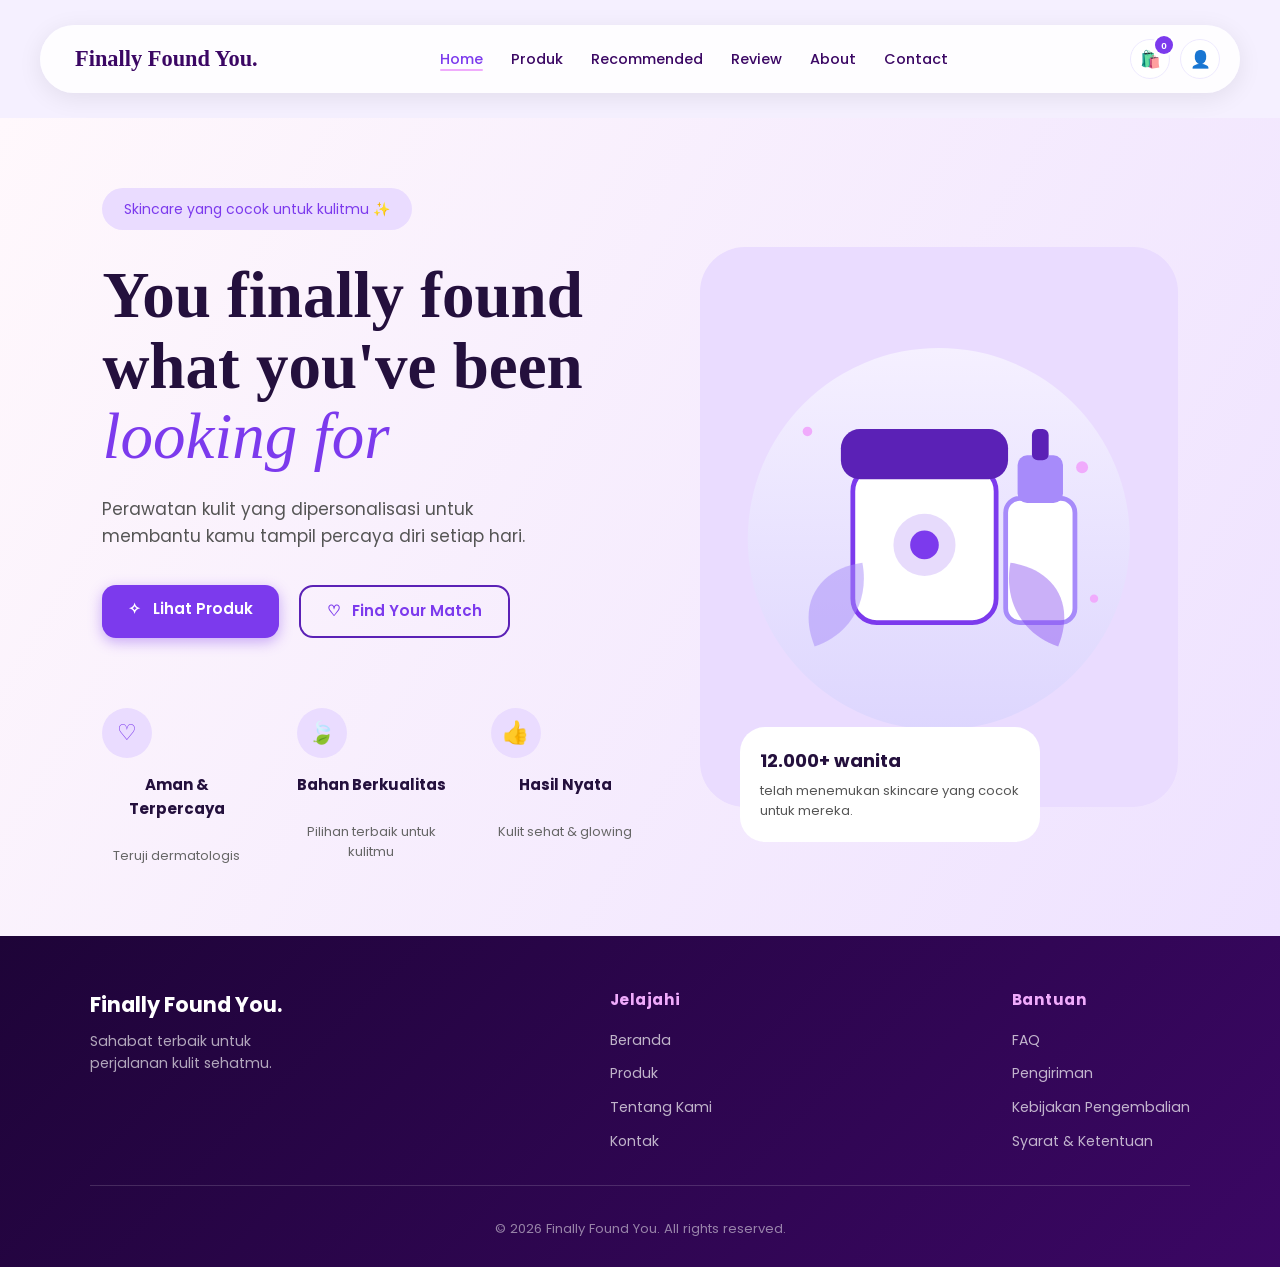
==== index.html @ a3adb4ab "hapus halaman fym" ====
<!DOCTYPE html>
<html lang="id">

<head>
  <meta charset="UTF-8">
  <meta name="viewport" content="width=device-width, initial-scale=1.0">
  <title>Finally Found You</title>
  <link href="https://fonts.googleapis.com/css2?family=Poppins:wght@300;400;600;700&display=swap" rel="stylesheet">
  <link rel="stylesheet" href="css/style.css">
</head>

<body>

  <header class="header">
    <div class="logo">Finally Found You.</div>
    <input type="checkbox" id="menu-toggle">
    <label for="menu-toggle" class="menu-icon">☰</label>
    <nav class="nav">
      <ul class="nav-menu">
        <li><a href="index.html" class="active">Home</a></li>
        <li><a href="catalog.html">Produk</a></li>
        <li><a href="req.html">Recommended</a></li>
        <li><a href="review.html">Review</a></li>
        <li><a href="about.html">About</a></li>
        <li><a href="contact.html">Contact</a></li>
      </ul>
    </nav>
    <div class="header-actions">
    <button class="icon-btn" id="cartBtn" aria-label="Keranjang belanja">🛍️<span class="icon-badge">0</span></button>
    <button class="icon-btn" id="accountBtn" aria-label="Akun saya">👤</button>
  </div>
</header>

  <section class="hero fade-up">

    <div class="hero-left">

      <div class="badge">
        Skincare yang cocok untuk kulitmu ✨
      </div>


      <h1>
        You finally found<br>
        what you've been<br>
        <span>looking for</span>
      </h1>


      <p>
        Perawatan kulit yang dipersonalisasi untuk
        membantu kamu tampil percaya diri setiap hari.
      </p>


      <div class="hero-buttons">

        <a href="catalog.html" class="btn">
          ✧ &nbsp; Lihat Produk
        </a>


        <a href="req.html" class="btn-outline">
          ♡ &nbsp; Find Your Match
        </a>

      </div>



      <div class="features">
        <div class="feature">
          <div class="icon">
            ♡
          </div>
          <h3>
            Aman & Terpercaya
          </h3>
          <p>
            Teruji dermatologis
          </p>

        </div>
        <div class="feature">
          <div class="icon">
            🍃
          </div>
          <h3>
            Bahan Berkualitas
          </h3>
          <p>
            Pilihan terbaik untuk kulitmu
          </p>
        </div>
        
        <div class="feature">
          <div class="icon">
            👍
          </div>
          <h3>
            Hasil Nyata
          </h3>
          <p>
            Kulit sehat & glowing
          </p>
        </div>
      </div>


    </div>

    <div class="hero-right">
      <div class="image-placeholder">
        <svg viewBox="0 0 400 400" xmlns="http://www.w3.org/2000/svg" aria-label="Ilustrasi produk skincare">
          <defs>
            <linearGradient id="gJar" x1="0" y1="0" x2="0" y2="1">
              <stop offset="0" stop-color="#f5f0ff"/><stop offset="1" stop-color="#ddd6fe"/>
            </linearGradient>
          </defs>
          <circle cx="200" cy="210" r="160" fill="url(#gJar)"/>
          <!-- jar -->
          <rect x="128" y="150" width="120" height="130" rx="20" fill="#ffffff" stroke="#7c3aed" stroke-width="4"/>
          <rect x="118" y="118" width="140" height="42" rx="16" fill="#5b21b6"/>
          <circle cx="188" cy="215" r="26" fill="#7c3aed" opacity=".18"/>
          <circle cx="188" cy="215" r="12" fill="#7c3aed"/>
          <!-- dropper bottle -->
          <rect x="256" y="176" width="58" height="104" rx="12" fill="#ffffff" stroke="#a78bfa" stroke-width="4"/>
          <rect x="266" y="140" width="38" height="40" rx="8" fill="#a78bfa"/>
          <rect x="278" y="118" width="14" height="26" rx="5" fill="#5b21b6"/>
          <!-- leaves -->
          <path d="M96 300c30-10 46-38 40-70-32 4-56 30-40 70z" fill="#a78bfa" opacity=".5"/>
          <path d="M300 300c-30-10-46-38-40-70 32 4 56 30 40 70z" fill="#7c3aed" opacity=".4"/>
          <!-- sparkles -->
          <g fill="#f0abfc">
            <circle cx="90" cy="120" r="4"/>
            <circle cx="320" cy="150" r="5"/>
            <circle cx="330" cy="260" r="3.5"/>
          </g>
        </svg>
      </div>

      <div class="customer-card">
        <div>
          <b>
            12.000+ wanita
          </b>

          <p>
            telah menemukan skincare
            yang cocok untuk mereka.
          </p>
        </div>
      </div>
    </div>
  </section>

  <footer class="footer">
    <div class="footer-top">
      <div class="footer-brand">
        <h2>Finally Found You.</h2>
        <p>Sahabat terbaik untuk perjalanan kulit sehatmu.</p>
      </div>
      <div class="footer-col">
        <h3>Jelajahi</h3>
        <ul>
          <li><a href="index.html">Beranda</a></li>
          <li><a href="catalog.html">Produk</a></li>
          <li><a href="about.html">Tentang Kami</a></li>
          <li><a href="contact.html">Kontak</a></li>
        </ul>
      </div>
      <div class="footer-col">
        <h3>Bantuan</h3>
        <ul>
          <li><a href="#">FAQ</a></li>
          <li><a href="#">Pengiriman</a></li>
          <li><a href="#">Kebijakan Pengembalian</a></li>
          <li><a href="#">Syarat & Ketentuan</a></li>
        </ul>
      </div>
    </div>
    <hr>
    <div class="footer-bottom">© 2026 Finally Found You. All rights reserved.</div>
  </footer>

  <script src="js/ui.js"></script>
</body>

</html>
---- css/style.css ----
*, *::before, *::after {
    margin: 0;
    padding: 0;
    box-sizing: border-box;
}

:root {
    --purple-darkest: #1e0438;
    --purple-dark:    #3b0764;
    --purple-mid:     #5b21b6;
    --purple-main:    #7c3aed;
    --purple-light:   #a78bfa;
    --purple-pale:    #ede9fe;
    --purple-bg:      #f5f0ff;
    --text-dark:      #1e0438;
    --text-body:      #4b5563;
    --text-muted:     #9ca3af;
    --white:          #ffffff;
    --accent-pink:    #f0abfc;
    --radius-sm:      8px;
    --radius-md:      14px;
    --radius-lg:      20px;
    --shadow-card:    0 4px 20px rgba(91, 33, 182, 0.12);
    --shadow-hover:   0 10px 30px rgba(91, 33, 182, 0.22);
    --transition:     0.25s ease;
}

html {
    scroll-behavior: smooth;
}

body {
    font-family: 'Poppins', sans-serif;
    background: var(--purple-bg);
    color: var(--text-body);
    line-height: 1.6;
    animation: pageLoad 0.6s ease;
}

@keyframes pageLoad {
    from { opacity: 0; transform: translateY(20px); }
    to   { opacity: 1; transform: translateY(0); }
}

a { text-decoration: none; }
ul { list-style: none; }
img { display: block; max-width: 100%; }

/* ===== HEADER ===== */

.header {
    display:flex;
    justify-content:space-between;
    align-items:center;
    gap: 18px;
    margin:25px 40px;
    padding:14px 20px 14px 35px;
    background:rgba(255,255,255,0.85);
    backdrop-filter:blur(10px);
    border-radius:40px;
    color:var(--purple-dark);
    position:sticky;
    top:20px;
    z-index:999;
    box-shadow:
    0 5px 25px rgba(0,0,0,0.08);

}

.logo {
    font-family:Georgia,serif;
    font-size:1.4rem;
    font-weight:700;
    color:var(--purple-dark);
    white-space: nowrap;
}

#menu-toggle { display: none; }

.menu-icon {
    display: none;
    font-size: 26px;
    cursor: pointer;
    color: var(--white);
}

/* ===== HEADER ICONS (cart / account) ===== */
.header-actions {
    display: flex;
    align-items: center;
    gap: 10px;
    flex-shrink: 0;
}

.icon-btn {
    position: relative;
    width: 40px;
    height: 40px;
    border-radius: 50%;
    border: 1.5px solid var(--purple-pale);
    background: var(--white);
    color: var(--purple-dark);
    font-size: 1.05rem;
    display: flex;
    align-items: center;
    justify-content: center;
    cursor: pointer;
    transition: transform var(--transition), background var(--transition), border-color var(--transition);
}

.icon-btn:hover {
    background: var(--purple-pale);
    border-color: var(--purple-light);
    transform: translateY(-2px);
}

.icon-badge {
    position: absolute;
    top: -4px;
    right: -4px;
    min-width: 18px;
    height: 18px;
    padding: 0 4px;
    border-radius: 999px;
    background: var(--purple-main);
    color: var(--white);
    font-size: 0.62rem;
    font-weight: 700;
    display: flex;
    align-items: center;
    justify-content: center;
    box-shadow: 0 0 0 2px var(--white);
}

/* ===== TOAST (shared) ===== */
.ui-toast {
    position: fixed;
    left: 50%;
    bottom: 28px;
    transform: translate(-50%, 20px);
    background: var(--purple-dark);
    color: var(--white);
    padding: 12px 22px;
    border-radius: 14px;
    font-size: 0.85rem;
    font-weight: 600;
    box-shadow: 0 10px 30px rgba(30,4,56,.35);
    opacity: 0;
    pointer-events: none;
    transition: opacity .25s ease, transform .25s ease;
    z-index: 2000;
}

.ui-toast.show {
    opacity: 1;
    transform: translate(-50%, 0);
}

/* ===== HEADER — other pages (.navigasi) ===== */
.navigasi {
    display: flex;
    justify-content: space-between;
    align-items: center;
    padding: 16px 32px;
    background: var(--purple-dark);
    color: var(--white);
    position: sticky;
    top: 0;
    z-index: 999;
    box-shadow: 0 2px 12px rgba(0,0,0,0.25);
}

.judul {
    color: var(--white);
    font-weight: 700;
    font-size: 1rem;
    letter-spacing: 0.02em;
}

/* ===== NAV MENU ===== */
.nav-menu {
    display: flex;
    gap: 28px;
    list-style: none;
}

.nav-menu a {
    color:var(--purple-dark);
    font-size: 0.9rem;
    font-weight: 500;
    transition: color var(--transition);
    position: relative;
    padding-bottom: 2px;
}

.nav-menu a::after {
    content: '';
    position: absolute;
    bottom: 0; left: 0;
    width: 0; height: 2px;
    background: var(--accent-pink);
    transition: width var(--transition);
    border-radius: 2px;
}

.nav-menu a:hover { color: var(--white); }
.nav-menu a:hover::after { width: 100%; }
.nav-menu a.active { color: var(--purple-main); }
.nav-menu a.active::after { width: 100%; }

/* ===== HERO (index.html) ===== */
.hero {
    display:flex;
    justify-content:space-between;
    align-items:center;
    gap:60px;
    padding:70px 8%;
    min-height:680px;
    background:
    linear-gradient(
        120deg,
        #fff8fc,
        #eee2ff
    );
}
.hero-left {
    width:50%;
}
.badge {
    display:inline-block;
    padding:10px 22px;
    border-radius:30px;
    background:#eadcff;
    color:#7c3aed;
    font-size:14px;
    margin-bottom:30px;
}
.hero-left h1 {
    font-family:Georgia,serif;
    font-size:65px;
    line-height:1.08;
    color:#24103d;
    font-weight:700;
}

.hero-left h1 span {
    color:#7c3aed;
    font-style:italic;
    font-weight:400;
}
.hero-left p {
    margin-top:25px;
    max-width:450px;
    font-size:17px;
    color:#555;
}

.hero-buttons {
    display:flex;
    gap:20px;
    margin-top:35px;
}
.hero-right {
    width:50%;
    position:relative;
    display:flex;
    justify-content:center;
}

.image-placeholder {
    width: 100%;
    height:560px;
    border-radius:45px;
    overflow:hidden;
    background: #eadcff;
}
.image-placeholder img,
.image-placeholder svg {
    width:100%;
    height:100%;
    object-fit:cover;
    object-position:center;
    border-radius:45px;
}

.features {
    display:flex;
    gap:45px;
    margin-top:70px;
    text-align: center;
}
.feature {
    width:150px;
    text-align: center;
}

.feature .icon {
    width:50px;
    height:50px;
    display:flex;
    justify-content:center;
    align-items:center;
    border-radius:50%;
    background:#eadcff;
    color:#7c3aed;
    font-size:22px;
}
.feature h3 {
    margin-top:15px;
    font-size:15px;
    color:#24103d;

}
.feature p {
    font-size:13px;
    color:#666;
}

.customer-card {
    position:absolute;
    bottom:-35px;
    left:40px;
    width:300px;
    background:white;
    padding:20px;
    border-radius:25px;
    display:flex;
    align-items:center;
    justify-content: center;
}
.customer-card b {
    color:#24103d;
    font-size:18px;
}
.customer-card p {
    font-size:13px;
    color:#555;
    margin-top: 5px;
}
.avatars {
    display:flex;
}
.avatars span {
    width:45px;
    height:45px;
    border-radius:50%;
    background:#ddd;
    border:3px solid white;
    margin-right:-12px;
}

/* ===== BUTTONS ===== */
.btn, .btn-outline {
    padding: 12px 26px;
    border-radius: var(--radius-md);
    font-weight: 600;
    font-size: 0.95rem;
    display: inline-block;
    transition: transform var(--transition), background var(--transition), box-shadow var(--transition);
    cursor: pointer;
}

.btn {
    background: var(--purple-main);
    color: var(--white);
    box-shadow: 0 4px 14px rgba(124, 58, 237, 0.4);
}

.btn:hover {
    background: var(--purple-mid);
    transform: translateY(-2px);
    box-shadow: 0 8px 20px rgba(91, 33, 182, 0.45);
}

.btn-outline {
    border: 2px solid var(--purple-mid);
    color: var(--purple-main);
    background: transparent;
}

.btn-outline:hover {
    background: rgba(255,255,255,0.12);
    border-color: var(--white);
    transform: translateY(-2px);
}

/* ===== CONTAINER ===== */
.container {
    max-width: 1200px;
    margin: 0 auto;
    padding: 60px 24px;
}

/* ===== SECTION HEADINGS ===== */
.section-title {
    text-align: center;
    font-size: 1.9rem;
    font-weight: 700;
    color: var(--purple-dark);
    margin-bottom: 40px;
    position: relative;
}

.section-title::after {
    content: '';
    display: block;
    width: 56px;
    height: 3px;
    background: var(--purple-main);
    border-radius: 2px;
    margin: 10px auto 0;
}

/* ===== WHY CHOOSE US CARDS ===== */
.features-grid {
    display: grid;
    grid-template-columns: repeat(auto-fit, minmax(240px, 1fr));
    gap: 24px;
}

.feature-card {
    background: var(--white);
    padding: 32px 24px;
    border-radius: var(--radius-lg);
    text-align: center;
    box-shadow: var(--shadow-card);
    border: 1px solid var(--purple-pale);
    transition: transform var(--transition), box-shadow var(--transition);
}

.feature-card:hover {
    transform: translateY(-4px);
    box-shadow: var(--shadow-hover);
}

.feature-card h3 {
    color: var(--purple-dark);
    font-weight: 700;
    margin: 10px 0 6px;
}

.feature-card p { color: var(--text-body); font-size: 0.9rem; }


/* ===== PRODUCT CATALOG ===== */
.product-grid {
    display: grid;
    grid-template-columns: repeat(auto-fill, minmax(270px, 1fr));
    gap: 24px;
    align-items: stretch;
}

.product-grid.list-view {
    grid-template-columns: 1fr;
    gap: 14px;
}

.product-grid.list-view .product-card {
    flex-direction: row;
    align-items: stretch;
}

.product-grid.list-view .product-media {
    width: 190px;
    flex: 0 0 190px;
    height: auto;
}

.product-grid.list-view .product-info {
    padding: 18px 22px;
}

.product-card {
    background: var(--white);
    border-radius: var(--radius-md);
    border: 1px solid var(--purple-pale);
    overflow: hidden;
    transition: transform var(--transition), box-shadow var(--transition);
    display: flex;
    flex-direction: column;
    position: relative;
}

.product-card:hover {
    transform: translateY(-5px);
    box-shadow: var(--shadow-hover);
}

/* ── product media (photo area) ── */
.product-media {
    position: relative;
    width: 100%;
    height: 210px;
    flex-shrink: 0;
    overflow: hidden;
    background: linear-gradient(150deg, #f3ecff 0%, #e3d5fb 100%);
}

.product-visual {
    width: 100%;
    height: 100%;
    display: flex;
    align-items: center;
    justify-content: center;
    transition: transform var(--transition);
}

.product-card:hover .product-visual { transform: scale(1.06) rotate(-1deg); }

.product-visual svg { width: 64%; height: 64%; overflow: visible; }

/* legacy alias kept for compatibility */
.img-placeholder {
    width: 100%;
    height: 200px;
    background: linear-gradient(145deg, var(--purple-pale), #ddd6fe);
    display: flex;
    align-items: center;
    justify-content: center;
    color: var(--purple-mid);
    font-weight: 600;
    font-size: 0.85rem;
    text-align: center;
    padding: 16px;
    line-height: 1.4;
}

.category-tag {
    position: absolute;
    top: 12px;
    left: 12px;
    display: inline-block;
    padding: 4px 12px;
    border-radius: 20px;
    font-size: .7rem;
    font-weight: 700;
    text-transform: capitalize;
    z-index: 2;
    background: var(--white);
    box-shadow: 0 2px 8px rgba(0,0,0,.08);
}

.tag-serum       { background:#ede9fe; color:#5b21b6; }
.tag-moisturizer { background:#fce7f3; color:#9d174d; }
.tag-cleanser    { background:#d1fae5; color:#065f46; }
.tag-toner       { background:#dbeafe; color:#1e40af; }
.tag-sunscreen   { background:#fef3c7; color:#92400e; }
.tag-mask        { background:#ffe4e6; color:#be123c; }
.tag-body        { background:#f0fdf4; color:#166534; }
.tag-lip         { background:#fff1f2; color:#e11d48; }

.wishlist-btn {
    position: absolute;
    top: 10px;
    right: 10px;
    width: 32px;
    height: 32px;
    border-radius: 50%;
    border: none;
    background: rgba(255,255,255,.92);
    color: #9ca3af;
    font-size: 1rem;
    display: flex;
    align-items: center;
    justify-content: center;
    cursor: pointer;
    z-index: 2;
    box-shadow: 0 2px 8px rgba(0,0,0,.1);
    transition: transform var(--transition), color var(--transition);
}

.wishlist-btn:hover { transform: scale(1.12); }
.wishlist-btn.active { color: #e11d48; }

.product-info {
    padding: 20px;
    display: flex;
    flex-direction: column;
    flex-grow: 1;
}

.product-info h3 {
    font-size: 1rem;
    color: var(--purple-dark);
    font-weight: 700;
    margin-bottom: 6px;
    line-height: 1.35;
}

.product-info p {
    font-size: 0.83rem;
    color: var(--text-body);
    margin-bottom: 12px;
    line-height: 1.55;
    flex-grow: 1;
    display: -webkit-box;
    -webkit-box-orient: vertical;
    overflow: hidden;
}

.rating-row {
    display: flex;
    align-items: center;
    gap: 6px;
    margin-bottom: 12px;
    font-size: .85rem;
}

.rating-row .stars { color: #f59e0b; letter-spacing: 1px; }
.rating-row .rating-count { color: var(--text-muted); font-size: .78rem; }

.price {
    display: block;
    font-weight: 700;
    font-size: 1rem;
    color: var(--purple-mid);
    margin-bottom: 14px;
}

.btn-buy {
    display: flex;
    align-items: center;
    justify-content: center;
    gap: 6px;
    background: var(--purple-dark);
    color: var(--white) !important;
    padding: 10px 16px;
    border-radius: var(--radius-sm);
    font-size: 0.88rem;
    font-weight: 600;
    text-align: center;
    transition: background var(--transition), transform var(--transition);
}

.btn-buy:hover {
    background: var(--purple-main);
    transform: scale(1.02);
}

.product-badge {
    position: absolute;
    top: 10px;
    left: 10px;
    background: #e11d48;
    color: var(--white);
    padding: 4px 10px;
    border-radius: 20px;
    font-size: 0.7rem;
    font-weight: 700;
}

/* ===== ABOUT PAGE ===== */
.about-hero {
    background: linear-gradient(135deg, var(--purple-darkest), var(--purple-dark));
    color: var(--white);
    padding: 70px 24px;
    text-align: center;
}

.about-hero h1 {
    font-size: 2.4rem;
    font-weight: 700;
    margin-bottom: 12px;
}

.section-desc {
    color: rgba(255,255,255,0.75);
    font-size: 1rem;
    margin-top: 8px;
}

.section {
    padding: 60px 24px;
}

.about-flex {
    display: flex;
    gap: 48px;
    align-items: center;
    flex-wrap: wrap;
}

.about-placeholder {
    flex: 0 0 260px;
    width: 260px;
    height: 260px;
    border-radius: var(--radius-lg);
    display: flex;
    align-items: center;
    justify-content: center;
    overflow: hidden;
}

.about-placeholder svg { width: 100%; height: 100%; }

.about-text h2 {
    font-size: 1.6rem;
    color: var(--purple-dark);
    font-weight: 700;
    margin-bottom: 16px;
}

.about-text p {
    color: var(--text-body);
    margin-bottom: 14px;
    line-height: 1.7;
}

.about-text strong { color: var(--purple-mid); }

/* ===== VALUES ===== */
.values-section {
    background: var(--white);
}

.values-section h2 {
    text-align: center;
    margin-bottom: 40px;
    font-size: 1.7rem;
    color: var(--purple-dark);
    font-weight: 700;
}

.values-grid {
    display: grid;
    grid-template-columns: repeat(auto-fit, minmax(220px, 1fr));
    gap: 24px;
    max-width: 900px;
    margin: 0 auto;
}

.value-card {
    background: var(--purple-bg);
    border: 1px solid var(--purple-pale);
    border-radius: var(--radius-md);
    padding: 32px 24px;
    text-align: center;
    transition: transform var(--transition), box-shadow var(--transition);
}

.value-card:hover {
    transform: translateY(-4px);
    box-shadow: var(--shadow-hover);
}

.value-icon { font-size: 2.2rem; margin-bottom: 14px; }

.value-card h3 {
    color: var(--purple-dark);
    font-weight: 700;
    margin-bottom: 8px;
}

.value-card p { color: var(--text-body); font-size: 0.88rem; }

/* ===== CONTACT PAGE ===== */
.contact-flex {
    display: flex;
    gap: 48px;
    flex-wrap: wrap;
}

.contact-info { flex: 1 1 360px; }

.contact-info h2 {
    font-size: 1.6rem;
    color: var(--purple-dark);
    font-weight: 700;
    margin-bottom: 12px;
}

.contact-info > p {
    color: var(--text-body);
    margin-bottom: 28px;
}

.info-list { display: flex; flex-direction: column; gap: 20px; }

.info-item {
    display: flex;
    gap: 16px;
    align-items: flex-start;
    background: var(--white);
    border: 1px solid var(--purple-pale);
    border-radius: var(--radius-md);
    padding: 20px 24px;
    box-shadow: var(--shadow-card);
}

.info-item strong {
    display: block;
    color: var(--purple-dark);
    font-weight: 700;
    margin-bottom: 4px;
}

.info-item p, .info-item a {
    color: var(--text-body);
    font-size: 0.9rem;
}

.store-list { margin-top: 6px; display: flex; flex-direction: column; gap: 4px; }
.store-list a { color: var(--purple-main); font-weight: 600; }
.store-list a:hover { color: var(--purple-dark); }

/* ── Quick contact form ── */
.contact-form-card {
    flex: 1 1 320px;
    background: var(--white);
    border: 1px solid var(--purple-pale);
    border-radius: var(--radius-lg);
    padding: 32px 28px;
    box-shadow: var(--shadow-card);
    align-self: flex-start;
}

.contact-form-card h2 {
    font-size: 1.4rem;
    color: var(--purple-dark);
    font-weight: 700;
    margin-bottom: 8px;
}

.contact-form-card > p {
    color: var(--text-body);
    font-size: 0.88rem;
    margin-bottom: 20px;
}

.form-group { margin-bottom: 16px; }

.form-group label {
    display: block;
    font-size: .82rem;
    font-weight: 700;
    color: var(--purple-mid);
    margin-bottom: 6px;
}

.form-group input,
.form-group select,
.form-group textarea {
    width: 100%;
    padding: 10px 14px;
    border: 1.5px solid #e9d5ff;
    border-radius: 10px;
    font-family: 'Poppins', sans-serif;
    font-size: .88rem;
    color: var(--text-dark);
    outline: none;
    transition: border-color .2s;
    background: var(--purple-bg);
}

.form-group input:focus,
.form-group select:focus,
.form-group textarea:focus { border-color: var(--purple-main); background: var(--white); }

.form-group textarea { resize: vertical; min-height: 90px; }

.btn-submit {
    width: 100%;
    padding: 12px;
    background: var(--purple-dark);
    color: var(--white);
    border: none;
    border-radius: 12px;
    font-family: 'Poppins', sans-serif;
    font-weight: 700;
    font-size: .95rem;
    cursor: pointer;
    transition: background .2s, transform .2s;
}

.btn-submit:hover { background: var(--purple-main); transform: translateY(-2px); }

/* ===== FOOTER ===== */
.footer {
    background: linear-gradient(135deg, var(--purple-darkest) 0%, var(--purple-dark) 100%);
    color: var(--white);
    padding: 52px 32px 28px;
    margin-top: 0;
}

.footer-top {
    display: flex;
    justify-content: space-between;
    flex-wrap: wrap;
    gap: 32px;
    max-width: 1100px;
    margin: 0 auto;
}

.footer-brand h2 {
    font-size: 1.3rem;
    font-weight: 700;
    margin-bottom: 8px;
}

.footer-brand p {
    font-size: 0.88rem;
    color: rgba(255,255,255,0.65);
    max-width: 220px;
}

.footer-col h3 {
    font-size: 0.95rem;
    font-weight: 700;
    margin-bottom: 14px;
    color: var(--accent-pink);
    letter-spacing: 0.03em;
}

.footer-col ul { display: flex; flex-direction: column; gap: 8px; }

.footer a {
    color: rgba(255,255,255,0.7);
    font-size: 0.88rem;
    transition: color var(--transition);
}

.footer a:hover { color: var(--white); }

.footer hr {
    margin: 32px auto;
    max-width: 1100px;
    border: none;
    height: 1px;
    background: rgba(255,255,255,0.15);
}

.footer-bottom {
    text-align: center;
    font-size: 0.82rem;
    color: rgba(255,255,255,0.5);
}

/* ===== FADE UP ===== */
.fade-up {
    animation: fadeUp 0.8s ease both;
}

@keyframes fadeUp {
    from { opacity: 0; transform: translateY(28px); }
    to   { opacity: 1; transform: translateY(0); }
}

/* ===== ABOUT/CONTACT hero section-desc override ===== */
main .section-desc {
    color: rgba(255,255,255,0.75);
}

/* ===== RESPONSIVE ===== */
@media (max-width: 768px) {
    /* hamburger */
    .menu-icon { display: block; }

    .nav {
        width: 100%;
        position: absolute;
        top: 60px;
        left: 0;
    }

    .nav-menu {
        display: none;
        flex-direction: column;
        background: var(--purple-dark);
        padding: 16px 24px;
        gap: 12px;
        border-radius: 0 0 var(--radius-md) var(--radius-md);
        box-shadow: 0 8px 20px rgba(0,0,0,0.2);
    }

    #menu-toggle:checked + .menu-icon + .nav .nav-menu { display: flex; }

    /* hero */
    .hero {
        flex-direction: column;
        text-align: center;
        padding: 50px 24px;
    }

    .hero-left { max-width: 100%; }
    .hero-left h1 { font-size: 1.9rem; }
    .hero-right { align-items: center; width: 100%; }
    .btn, .btn-outline { width: 100%; text-align: center; }

    /* grids */
    .features-grid { grid-template-columns: 1fr; }
    .product-grid  { grid-template-columns: 1fr; }
    .values-grid   { grid-template-columns: 1fr; }

    /* about */
    .about-flex { flex-direction: column; }
    .about-placeholder { flex: none; width: 100%; }

    /* footer */
    .footer-top {
        flex-direction: column;
        text-align: center;
    }

    .footer-brand p { max-width: 100%; }

    /* header icons */
    .header { margin: 14px 16px; padding: 12px 16px; }
    .header-actions { gap: 6px; }
    .icon-btn { width: 36px; height: 36px; }

    /* list-view collapses to stacked card on small screens */
    .product-grid.list-view .product-card { flex-direction: column; }
    .product-grid.list-view .product-media { width: 100%; flex: none; height: 190px; }

    /* navigasi (other pages) */
    .navigasi {
        flex-wrap: wrap;
        gap: 10px;
    }

    .nav-menu {
        flex-direction: column;
        width: 100%;
        gap: 8px;
    }

    /* cta */
    .cta { margin: 0 12px 40px; }
}

@media (max-width: 480px) {
    .hero-left h1 { font-size: 1.5rem; }
    .about-hero h1 { font-size: 1.7rem; }
    .section-title { font-size: 1.4rem; }
}
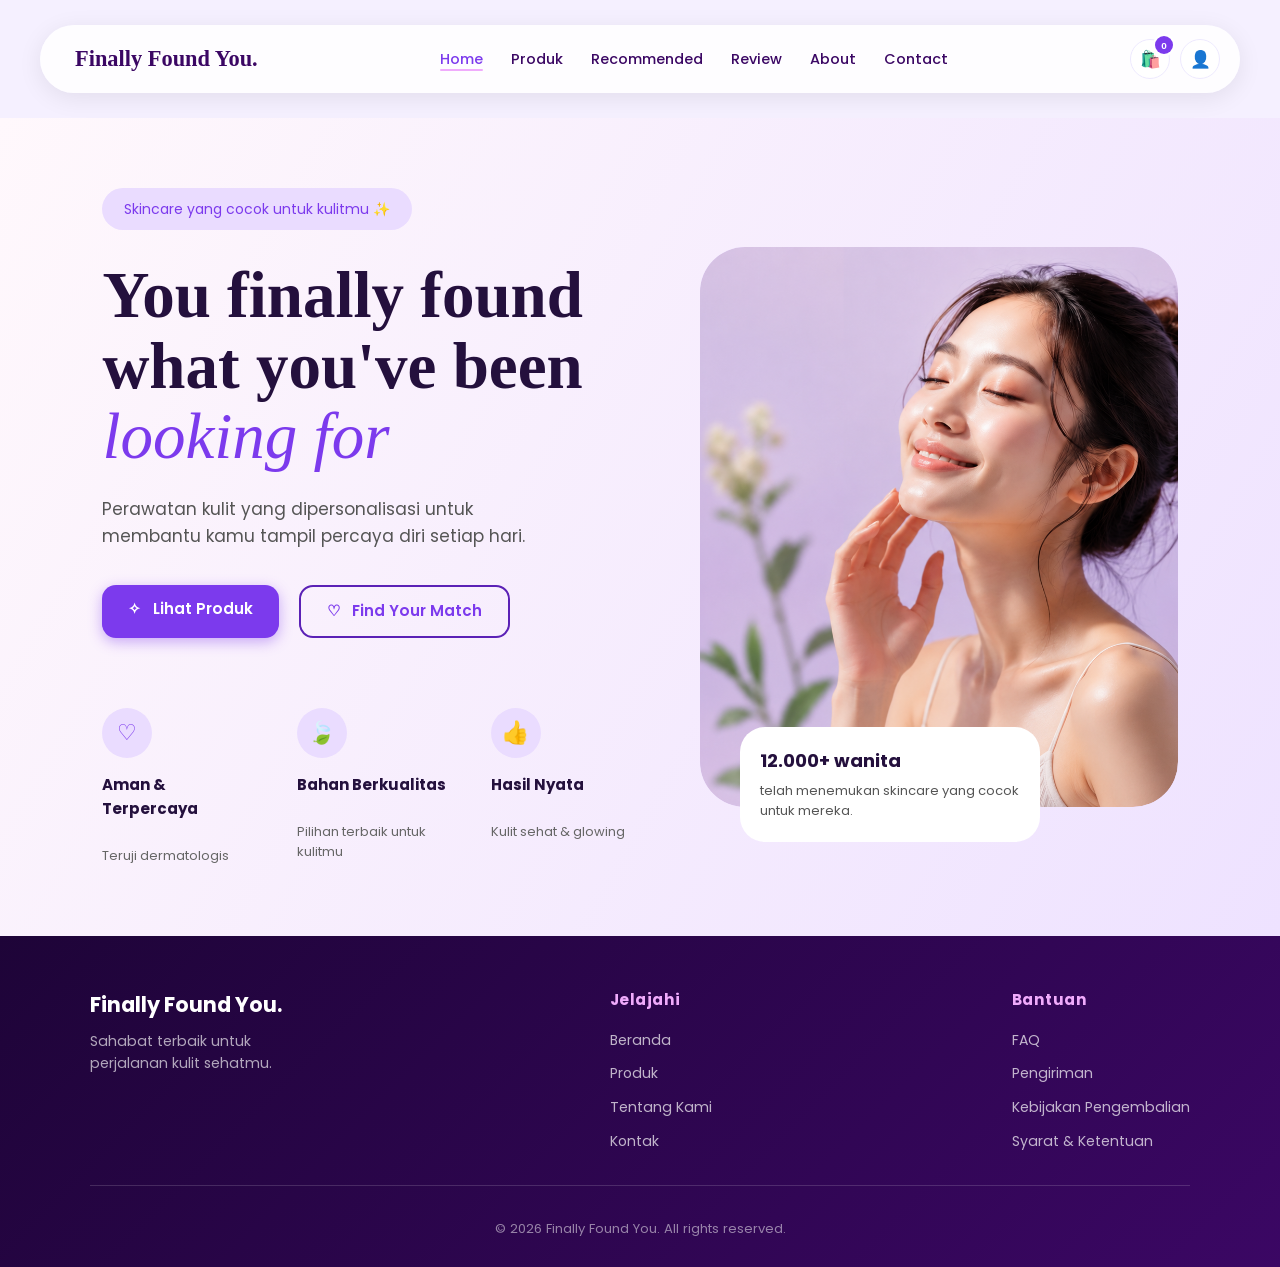
==== commit 1897bba5: "hapus ui" ====
--- a/index.html
+++ b/index.html
@@ -110,35 +110,10 @@
     </div>
 
     <div class="hero-right">
-      <div class="image-placeholder">
-        <svg viewBox="0 0 400 400" xmlns="http://www.w3.org/2000/svg" aria-label="Ilustrasi produk skincare">
-          <defs>
-            <linearGradient id="gJar" x1="0" y1="0" x2="0" y2="1">
-              <stop offset="0" stop-color="#f5f0ff"/><stop offset="1" stop-color="#ddd6fe"/>
-            </linearGradient>
-          </defs>
-          <circle cx="200" cy="210" r="160" fill="url(#gJar)"/>
-          <!-- jar -->
-          <rect x="128" y="150" width="120" height="130" rx="20" fill="#ffffff" stroke="#7c3aed" stroke-width="4"/>
-          <rect x="118" y="118" width="140" height="42" rx="16" fill="#5b21b6"/>
-          <circle cx="188" cy="215" r="26" fill="#7c3aed" opacity=".18"/>
-          <circle cx="188" cy="215" r="12" fill="#7c3aed"/>
-          <!-- dropper bottle -->
-          <rect x="256" y="176" width="58" height="104" rx="12" fill="#ffffff" stroke="#a78bfa" stroke-width="4"/>
-          <rect x="266" y="140" width="38" height="40" rx="8" fill="#a78bfa"/>
-          <rect x="278" y="118" width="14" height="26" rx="5" fill="#5b21b6"/>
-          <!-- leaves -->
-          <path d="M96 300c30-10 46-38 40-70-32 4-56 30-40 70z" fill="#a78bfa" opacity=".5"/>
-          <path d="M300 300c-30-10-46-38-40-70 32 4 56 30 40 70z" fill="#7c3aed" opacity=".4"/>
-          <!-- sparkles -->
-          <g fill="#f0abfc">
-            <circle cx="90" cy="120" r="4"/>
-            <circle cx="320" cy="150" r="5"/>
-            <circle cx="330" cy="260" r="3.5"/>
-          </g>
-        </svg>
-      </div>
-
+        <div class="image-placeholder">
+            <img src="img/woman.png" alt="Woman">
+        </div>
+        
       <div class="customer-card">
         <div>
           <b>
--- a/css/style.css
+++ b/css/style.css
@@ -288,11 +288,9 @@
     display:flex;
     gap:45px;
     margin-top:70px;
-    text-align: center;
 }
 .feature {
     width:150px;
-    text-align: center;
 }
 
 .feature .icon {
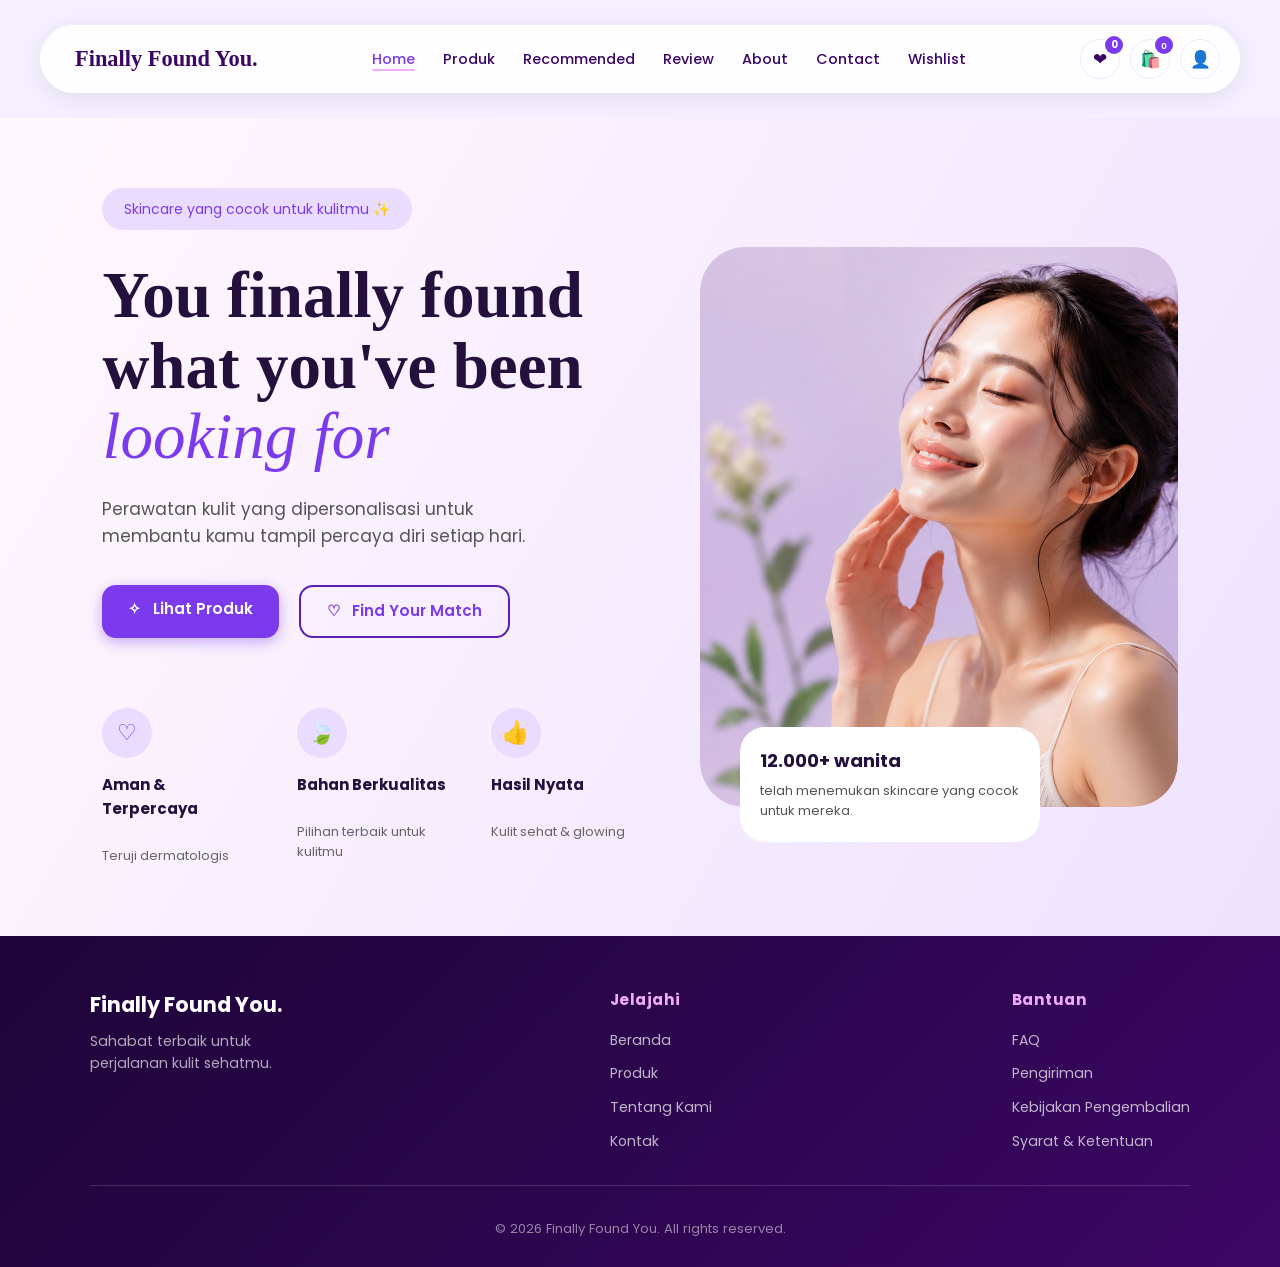
==== commit fcb36a1c: "Menambahkan kerangka wishlist" ====
--- a/index.html
+++ b/index.html
@@ -23,9 +23,11 @@
         <li><a href="review.html">Review</a></li>
         <li><a href="about.html">About</a></li>
         <li><a href="contact.html">Contact</a></li>
+         <li><a href="wishlist.html">Wishlist</a></li>
       </ul>
     </nav>
     <div class="header-actions">
+    <a class="icon-btn" href="wishlist.html" id="wishlistBtn" aria-label="Wishlist saya">❤<span class="icon-badge" id="wishlistBadge">0</span></a>
     <button class="icon-btn" id="cartBtn" aria-label="Keranjang belanja">🛍️<span class="icon-badge">0</span></button>
     <button class="icon-btn" id="accountBtn" aria-label="Akun saya">👤</button>
   </div>
--- a/css/style.css
+++ b/css/style.css
@@ -1,4 +1,3 @@
-
 *, *::before, *::after {
     margin: 0;
     padding: 0;
@@ -204,7 +203,7 @@
     border-radius: 2px;
 }
 
-.nav-menu a:hover { color: var(--white); }
+.nav-menu a:hover { color: var(--purple-light); }
 .nav-menu a:hover::after { width: 100%; }
 .nav-menu a.active { color: var(--purple-main); }
 .nav-menu a.active::after { width: 100%; }
@@ -508,6 +507,30 @@
 
 .product-visual svg { width: 64%; height: 64%; overflow: visible; }
 
+.product-visual img {
+    width: 100%;
+    height: 100%;
+    object-fit: cover;
+}
+
+.product-visual-placeholder,
+.product-visual-fallback {
+    width: 100%;
+    height: 100%;
+    display: flex;
+    flex-direction: column;
+    align-items: center;
+    justify-content: center;
+    gap: 6px;
+    color: var(--text-muted);
+    font-size: 2rem;
+}
+
+.product-visual-placeholder span {
+    font-size: .72rem;
+    font-weight: 600;
+}
+
 /* legacy alias kept for compatibility */
 .img-placeholder {
     width: 100%;
@@ -1031,4 +1054,4 @@
     .hero-left h1 { font-size: 1.5rem; }
     .about-hero h1 { font-size: 1.7rem; }
     .section-title { font-size: 1.4rem; }
-}
+}
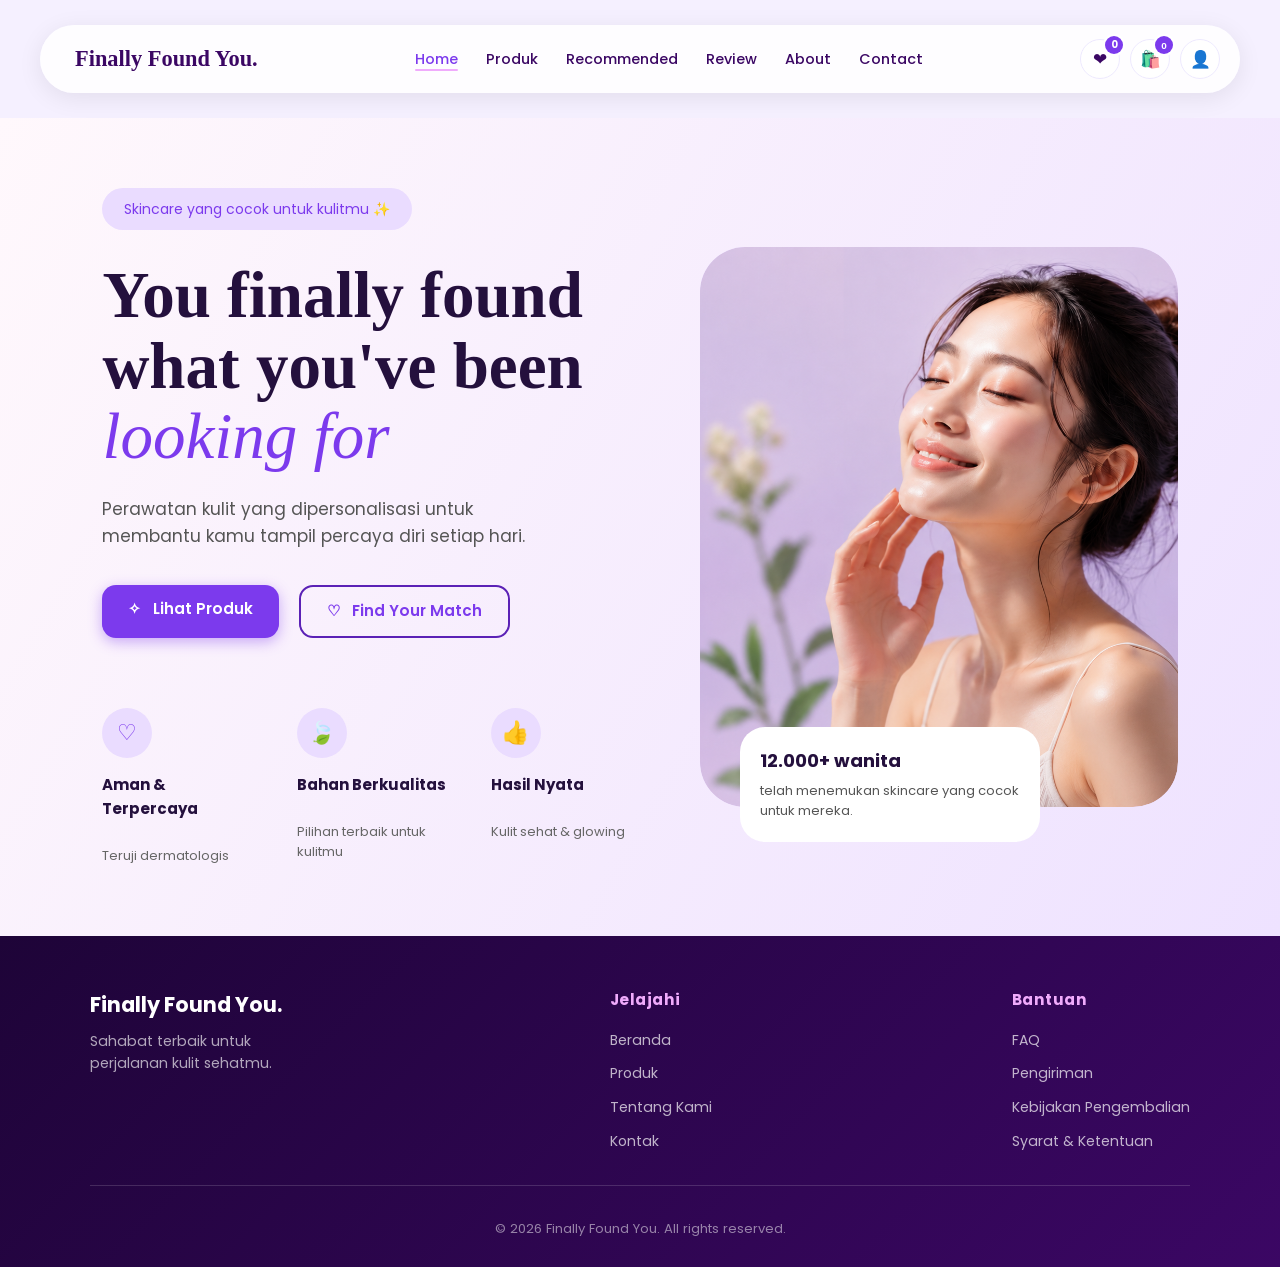
==== commit 7e21447f: "Memperbaiki index" ====
--- a/index.html
+++ b/index.html
@@ -23,7 +23,6 @@
         <li><a href="review.html">Review</a></li>
         <li><a href="about.html">About</a></li>
         <li><a href="contact.html">Contact</a></li>
-         <li><a href="wishlist.html">Wishlist</a></li>
       </ul>
     </nav>
     <div class="header-actions">
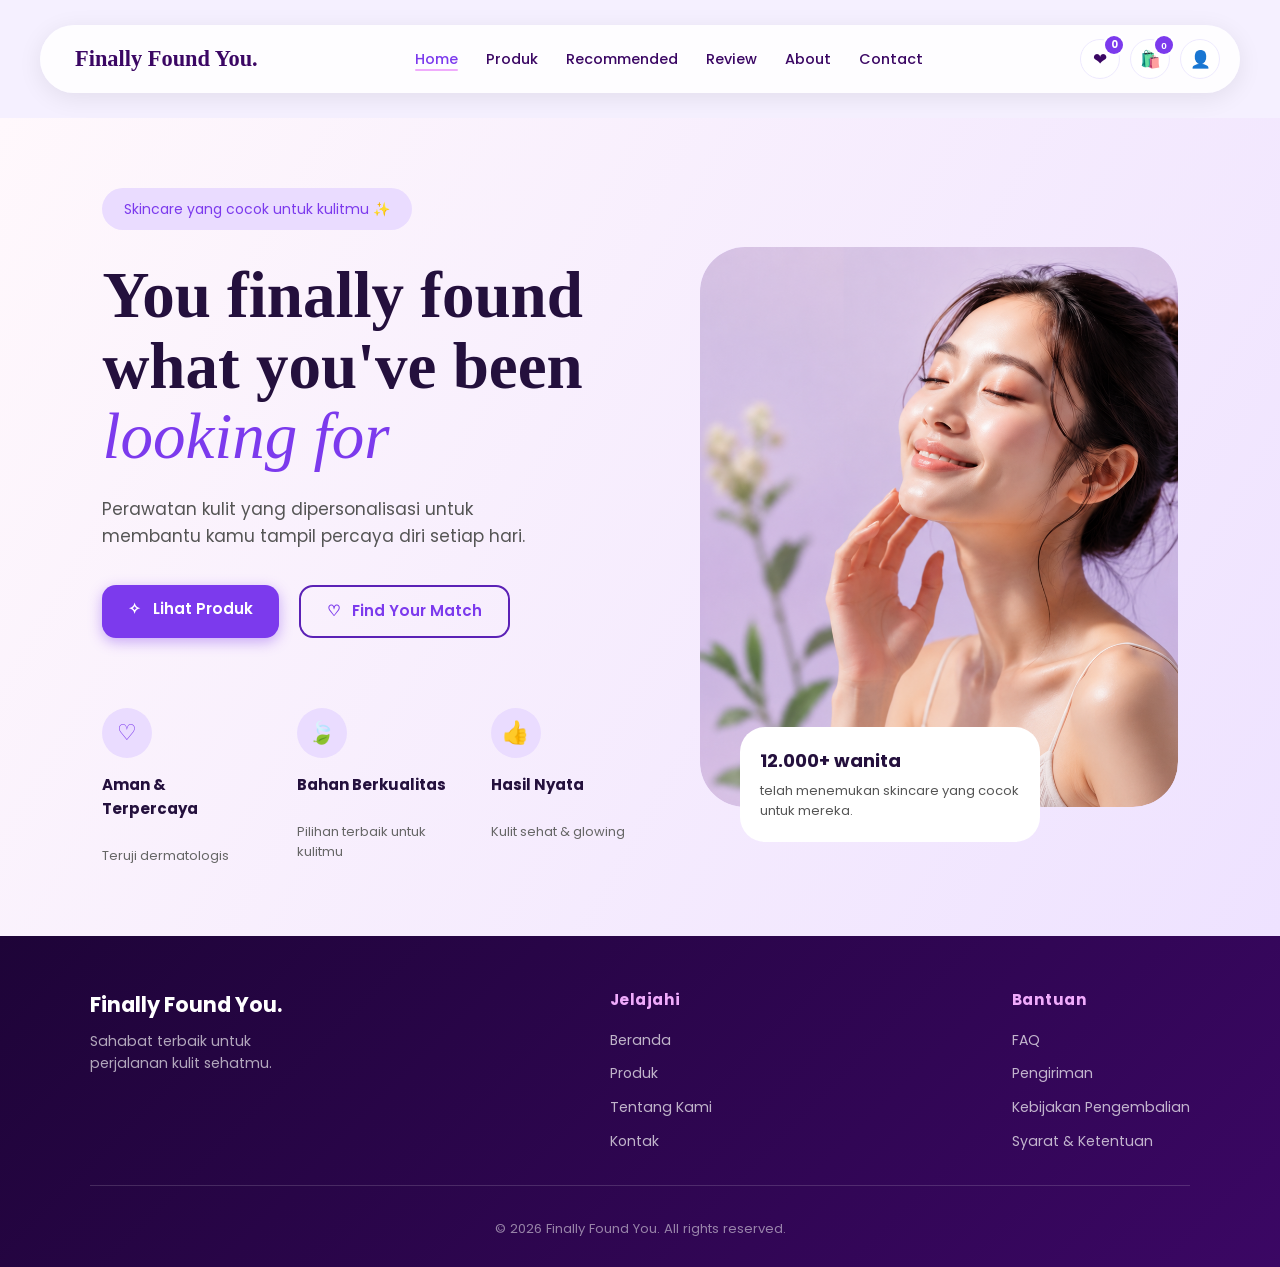
==== commit 407db1e5: "tambah animasi ; scroll" ====
--- a/index.html
+++ b/index.html
@@ -7,6 +7,19 @@
   <title>Finally Found You</title>
   <link href="https://fonts.googleapis.com/css2?family=Poppins:wght@300;400;600;700&display=swap" rel="stylesheet">
   <link rel="stylesheet" href="css/style.css">
+  <style>
+    /* ─── SCROLL REVEAL ANIMATION ───────────────────────────── */
+    .reveal {
+      opacity: 0;
+      transform: translateY(24px);
+      transition: opacity 0.7s ease, transform 0.7s ease;
+    }
+
+    .reveal.visible {
+      opacity: 1;
+      transform: translateY(0);
+    }
+  </style>
 </head>
 
 <body>
@@ -23,6 +36,7 @@
         <li><a href="review.html">Review</a></li>
         <li><a href="about.html">About</a></li>
         <li><a href="contact.html">Contact</a></li>
+        
       </ul>
     </nav>
     <div class="header-actions">
@@ -35,7 +49,6 @@
   <section class="hero fade-up">
 
     <div class="hero-left">
-
       <div class="badge">
         Skincare yang cocok untuk kulitmu ✨
       </div>
@@ -70,7 +83,7 @@
 
 
       <div class="features">
-        <div class="feature">
+        <div class="feature reveal">
           <div class="icon">
             ♡
           </div>
@@ -82,7 +95,7 @@
           </p>
 
         </div>
-        <div class="feature">
+        <div class="feature reveal">
           <div class="icon">
             🍃
           </div>
@@ -94,7 +107,7 @@
           </p>
         </div>
         
-        <div class="feature">
+        <div class="feature reveal">
           <div class="icon">
             👍
           </div>
@@ -110,7 +123,7 @@
 
     </div>
 
-    <div class="hero-right">
+    <div class="hero-right reveal">
         <div class="image-placeholder">
             <img src="img/woman.png" alt="Woman">
         </div>
@@ -130,7 +143,7 @@
     </div>
   </section>
 
-  <footer class="footer">
+  <footer class="footer reveal">
     <div class="footer-top">
       <div class="footer-brand">
         <h2>Finally Found You.</h2>
@@ -160,6 +173,24 @@
   </footer>
 
   <script src="js/ui.js"></script>
+
+  <script>
+    // ─── SCROLL REVEAL ANIMATION ─────────────────────────────
+    const revealObserver = new IntersectionObserver((entries) => {
+      entries.forEach((entry) => {
+        if (entry.isIntersecting) {
+          entry.target.classList.add('visible');
+          revealObserver.unobserve(entry.target); 
+        }
+      });
+    }, {
+      threshold: 0.15 
+    });
+
+    document.querySelectorAll('.reveal').forEach((el) => {
+      revealObserver.observe(el);
+    });
+  </script>
 </body>
 
 </html>
--- a/css/style.css
+++ b/css/style.css
@@ -1054,4 +1054,5 @@
     .hero-left h1 { font-size: 1.5rem; }
     .about-hero h1 { font-size: 1.7rem; }
     .section-title { font-size: 1.4rem; }
-}+}
+
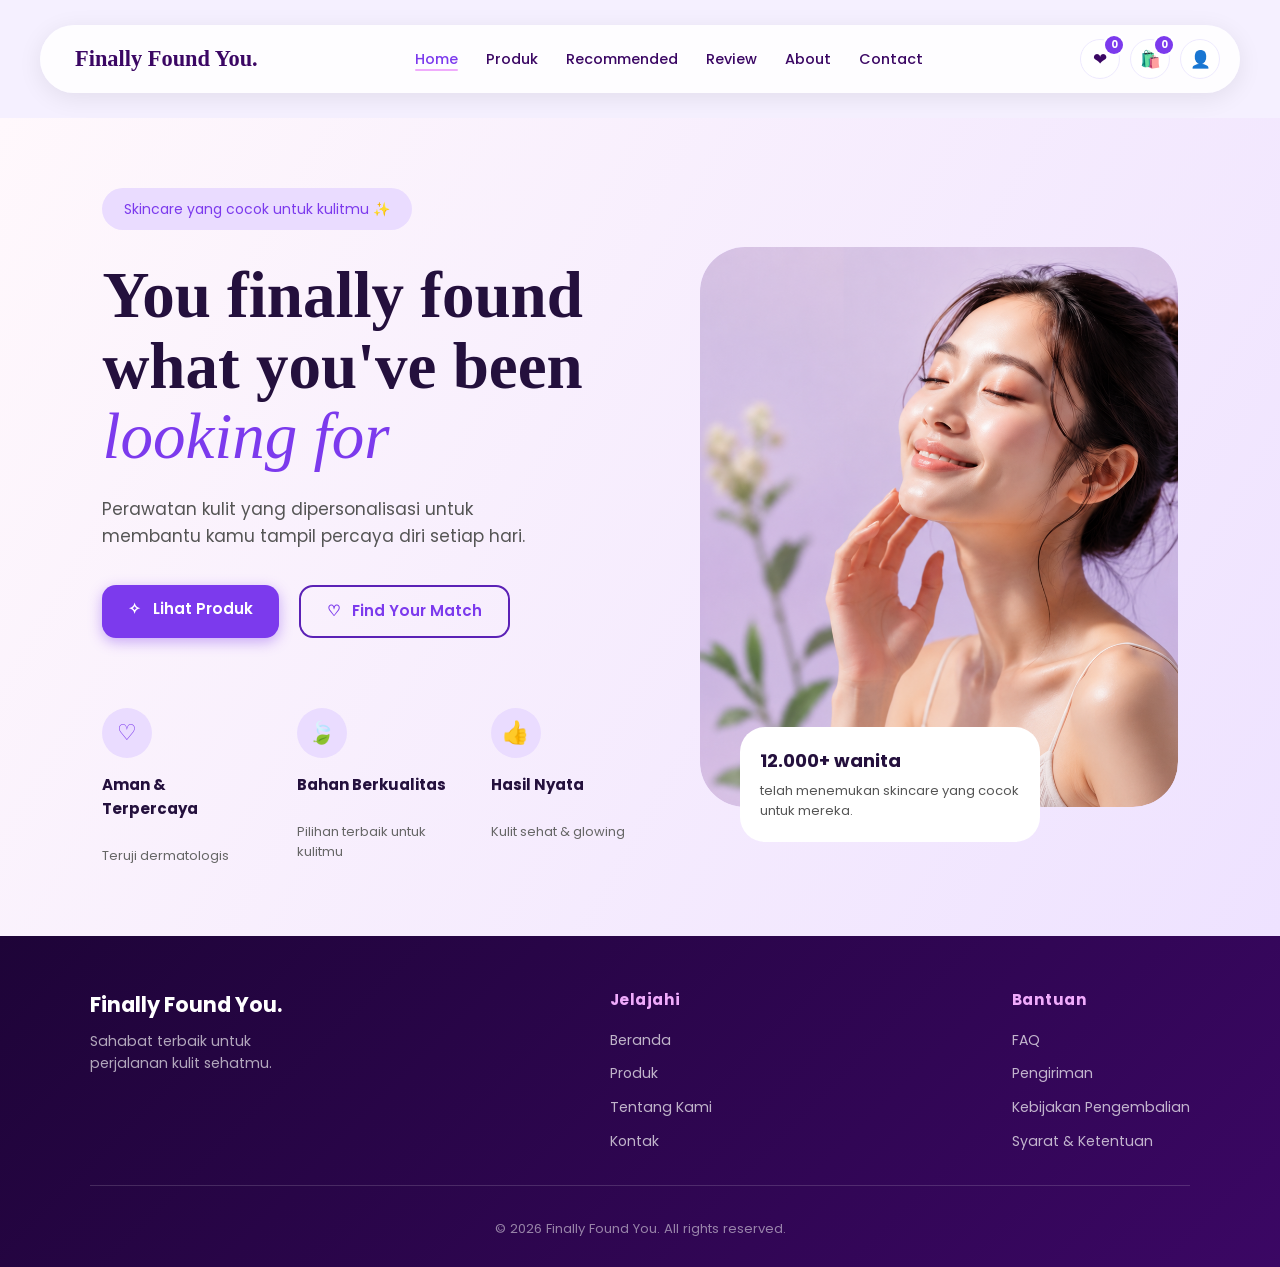
==== commit e473ff88: "menyimpan perubahan terbaru" ====
--- a/index.html
+++ b/index.html
@@ -41,7 +41,7 @@
     </nav>
     <div class="header-actions">
     <a class="icon-btn" href="wishlist.html" id="wishlistBtn" aria-label="Wishlist saya">❤<span class="icon-badge" id="wishlistBadge">0</span></a>
-    <button class="icon-btn" id="cartBtn" aria-label="Keranjang belanja">🛍️<span class="icon-badge">0</span></button>
+    <a class="icon-btn" href="keranjang.html" id="cartBtn" aria-label="Keranjang belanja">🛍️<span class="icon-badge" id="cartBadge">0</span></a>
     <button class="icon-btn" id="accountBtn" aria-label="Akun saya">👤</button>
   </div>
 </header>
@@ -172,7 +172,8 @@
     <div class="footer-bottom">© 2026 Finally Found You. All rights reserved.</div>
   </footer>
 
-  <script src="js/ui.js"></script>
+  <script src="js/cart.js"></script>
+<script src="js/ui.js"></script>
 
   <script>
     // ─── SCROLL REVEAL ANIMATION ─────────────────────────────
--- a/css/style.css
+++ b/css/style.css
@@ -81,7 +81,7 @@
     display: none;
     font-size: 26px;
     cursor: pointer;
-    color: var(--white);
+    color: var(--purple-dark);
 }
 
 /* ===== HEADER ICONS (cart / account) ===== */
@@ -996,6 +996,23 @@
 
     #menu-toggle:checked + .menu-icon + .nav .nav-menu { display: flex; }
 
+    /* fix: link text was the same purple as the dropdown background (invisible) */
+    .nav-menu a { color: var(--white); }
+    .nav-menu a:hover { color: var(--accent-pink); }
+    .nav-menu a.active { color: var(--accent-pink); }
+
+    /* header: shrink logo + icons so they don't overflow/clip on narrow phones */
+    .logo {
+        font-size: 1.05rem;
+        max-width: 44vw;
+        overflow: hidden;
+        text-overflow: ellipsis;
+    }
+    .header { gap: 10px; padding: 10px 14px; }
+    .header-actions { gap: 4px; }
+    .icon-btn { width: 32px; height: 32px; font-size: 0.9rem; }
+    .icon-badge { width: 16px; height: 16px; min-width: 16px; font-size: 0.55rem; }
+
     /* hero */
     .hero {
         flex-direction: column;
@@ -1006,7 +1023,30 @@
     .hero-left { max-width: 100%; }
     .hero-left h1 { font-size: 1.9rem; }
     .hero-right { align-items: center; width: 100%; }
+    .image-placeholder { height: 320px; }
+    .customer-card {
+        position: static;
+        width: 100%;
+        max-width: 300px;
+        margin: 16px auto 0;
+    }
+    .hero-buttons { flex-direction: column; gap: 14px; }
     .btn, .btn-outline { width: 100%; text-align: center; }
+
+    /* feature icons row: was overflowing off-screen (wrong class was targeted) */
+    .features {
+        flex-wrap: wrap;
+        justify-content: center;
+        gap: 24px;
+        margin-top: 40px;
+    }
+    .feature {
+        width: calc(50% - 12px);
+        text-align: center;
+        display: flex;
+        flex-direction: column;
+        align-items: center;
+    }
 
     /* grids */
     .features-grid { grid-template-columns: 1fr; }
@@ -1050,9 +1090,114 @@
     .cta { margin: 0 12px 40px; }
 }
 
+
 @media (max-width: 480px) {
     .hero-left h1 { font-size: 1.5rem; }
     .about-hero h1 { font-size: 1.7rem; }
     .section-title { font-size: 1.4rem; }
-}
-
+
+    .logo { font-size: 0.92rem; max-width: 38vw; }
+    .header { gap: 6px; padding: 8px 10px; }
+    .header-actions { gap: 3px; }
+    .icon-btn { width: 29px; height: 29px; font-size: 0.82rem; }
+}
+
+/* ---------- Tulisan Masuk / Daftar / Lihat: ungu, tanpa tombol ---------- */
+.auth-tabs {
+    display: flex;
+    gap: 24px;
+    padding: 0;
+    background: none;
+    border-bottom: 1px solid #e5e7eb;
+    margin-bottom: 22px;
+}
+
+.auth-tab {
+    padding: 8px 0;
+    border: none;
+    border-radius: 0;
+    background: none;
+    box-shadow: none;
+    color: #8b5cf6;
+    font-family: 'Poppins', sans-serif;
+    font-size: 1rem;
+    font-weight: 600;
+    cursor: pointer;
+    opacity: 0.6;
+}
+
+.auth-tab:hover { opacity: 1; }
+
+.auth-tab.active {
+    opacity: 1;
+    border-bottom: 2px solid #8b5cf6;
+    margin-bottom: -1px;
+}
+
+.pw-toggle {
+    border: none;
+    background: none;
+    padding: 0;
+    color: #8b5cf6;
+    font-family: 'Poppins', sans-serif;
+    font-size: 0.85rem;
+    font-weight: 600;
+    cursor: pointer;
+}
+
+.pw-toggle:hover { color: #6d28d9; }
+
+/* ===== Baris tombol produk: [Lihat Detail] [Keranjang] ===== */
+.buy-row {
+    display: flex;
+    align-items: center;
+    gap: 8px;
+}
+
+.buy-row .btn-buy {
+    flex: 1;
+}
+
+.btn-cart-icon {
+    flex-shrink: 0;
+    width: 40px;
+    height: 40px;
+    border: 1.5px solid var(--purple-pale);
+    border-radius: 50%;
+    background: var(--purple-pale);
+    color: var(--purple-dark);
+    font-size: 1.05rem;
+    display: flex;
+    align-items: center;
+    justify-content: center;
+    cursor: pointer;
+    transition: transform var(--transition), background var(--transition), border-color var(--transition);
+}
+
+.btn-cart-icon:hover {
+    background: var(--white);
+    border-color: var(--purple-light);
+    transform: scale(1.1);
+}
+
+.btn-cart-icon:active {
+    transform: scale(0.95);
+}
+
+/* ===== Perbaikan ikon hamburger ===== */
+.menu-icon {
+    color: var(--purple-dark);
+}
+
+/* ===== Link di dalam header-actions ===== */
+a.icon-btn {
+    text-decoration: none;
+}
+
+
+/* ===== Tombol keranjang: state setelah ditambahkan ===== */
+.btn-cart-icon.added {
+    background: var(--purple-main);
+    border-color: var(--purple-main);
+    color: var(--white);
+}
